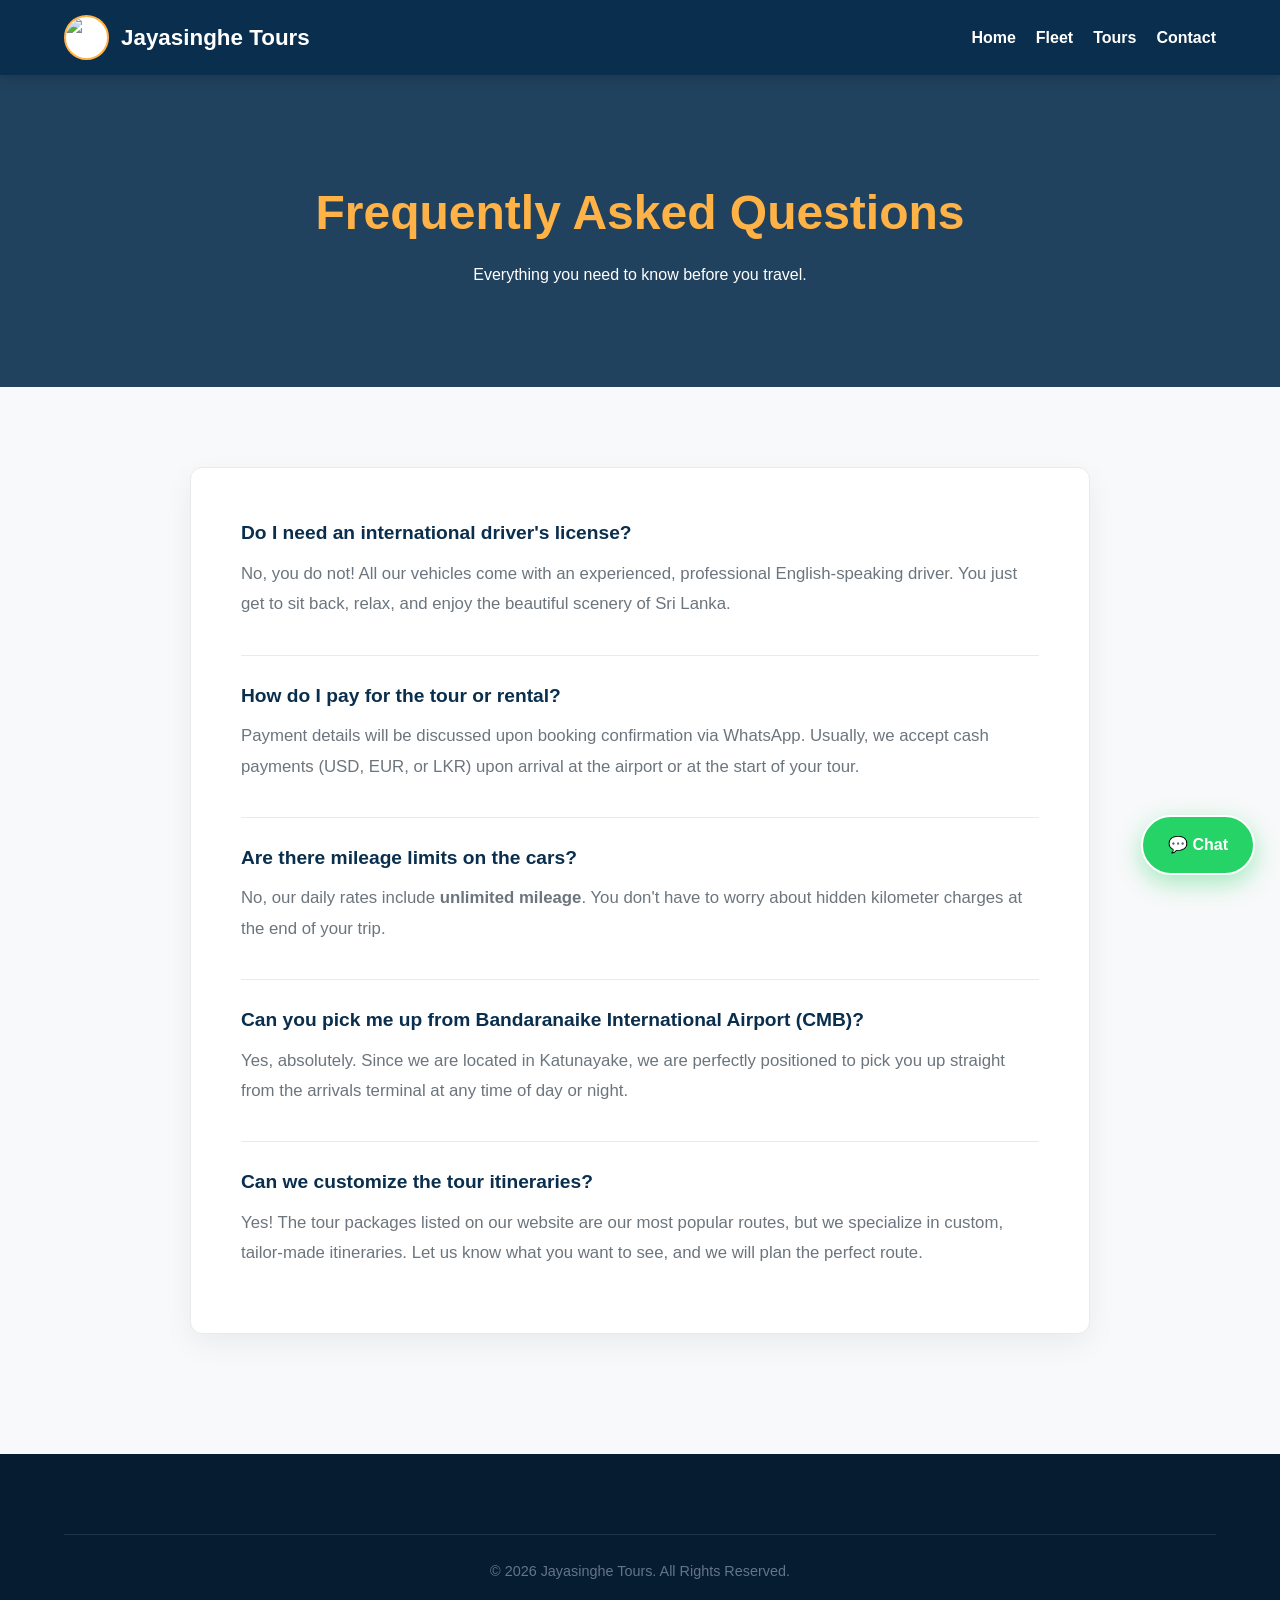
==== faq.html @ b7280034 "Create faq.html" ====
<!DOCTYPE html>
<html lang="en">
<head>
  <meta charset="UTF-8">
  <meta name="viewport" content="width=device-width, initial-scale=1.0">
  <title>FAQs | Jayasinghe Tours</title>
  <link rel="stylesheet" href="style.css">
</head>
<body>

<nav class="navbar">
  <div class="navbar-brand">
    <img src="https://jayasinghetours.github.io/logo.png" alt="Logo">
    <h2>Jayasinghe Tours</h2>
  </div>
  <div class="nav-links">
    <a href="index.html">Home</a>
    <a href="index.html#cars">Fleet</a>
    <a href="index.html#tours">Tours</a>
    <a href="#contact">Contact</a>
  </div>
</nav>

<header class="page-header">
  <h1>Frequently Asked Questions</h1>
  <p>Everything you need to know before you travel.</p>
</header>

<section class="section">
  <div class="legal-container reveal">
    
    <div class="faq-item">
      <h3>Do I need an international driver's license?</h3>
      <p>No, you do not! All our vehicles come with an experienced, professional English-speaking driver. You just get to sit back, relax, and enjoy the beautiful scenery of Sri Lanka.</p>
    </div>

    <div class="faq-item">
      <h3>How do I pay for the tour or rental?</h3>
      <p>Payment details will be discussed upon booking confirmation via WhatsApp. Usually, we accept cash payments (USD, EUR, or LKR) upon arrival at the airport or at the start of your tour.</p>
    </div>

    <div class="faq-item">
      <h3>Are there mileage limits on the cars?</h3>
      <p>No, our daily rates include <strong>unlimited mileage</strong>. You don't have to worry about hidden kilometer charges at the end of your trip.</p>
    </div>

    <div class="faq-item">
      <h3>Can you pick me up from Bandaranaike International Airport (CMB)?</h3>
      <p>Yes, absolutely. Since we are located in Katunayake, we are perfectly positioned to pick you up straight from the arrivals terminal at any time of day or night.</p>
    </div>

    <div class="faq-item">
      <h3>Can we customize the tour itineraries?</h3>
      <p>Yes! The tour packages listed on our website are our most popular routes, but we specialize in custom, tailor-made itineraries. Let us know what you want to see, and we will plan the perfect route.</p>
    </div>

  </div>
</section>

<footer class="premium-footer" id="contact">
  <div class="footer-bottom" style="justify-content: center;">
    <div class="copyright">&copy; 2026 Jayasinghe Tours. All Rights Reserved.</div>
  </div>
</footer>

<a href="https://wa.me/94787077007" class="whatsapp-float">💬 Chat</a>

<script src="script.js"></script>
</body>
</html>
---- style.css ----
/* BASE & VARIABLES */
:root {
  --primary: #0a2e4d;
  --accent: #ffb347;
  --green: #25D366;
  --bg-color: #f8f9fa;
  --text-dark: #1e2a3a;
  --text-light: #6c757d;
}

* { box-sizing: border-box; margin: 0; padding: 0; }
body { font-family: 'Segoe UI', sans-serif; background: var(--bg-color); color: var(--text-dark); line-height: 1.6; overflow-x: hidden; }
html { scroll-behavior: smooth; }

/* NAVBAR */
.navbar { background: var(--primary); padding: 15px 5%; display: flex; justify-content: space-between; align-items: center; position: sticky; top: 0; z-index: 1000; box-shadow: 0 4px 12px rgba(0,0,0,0.15); }
.navbar-brand { display: flex; align-items: center; gap: 12px; color: white; text-decoration: none; }
.navbar-brand img { width: 45px; height: 45px; border-radius: 50%; border: 2px solid var(--accent); background: white; }
.navbar-brand h2 { font-size: 1.4rem; }
.nav-links { display: flex; gap: 20px; }
.nav-links a { color: white; text-decoration: none; font-weight: 600; transition: 0.3s; }
.nav-links a:hover { color: var(--accent); }

/* HERO SLIDER */
.hero-slider { position: relative; height: 75vh; overflow: hidden; background: #000; }
.slide { position: absolute; inset: 0; opacity: 0; transition: opacity 1s ease-in-out; background-size: cover; background-position: center; display: flex; align-items: center; justify-content: center; }
.active-slide { opacity: 1; z-index: 2; }
.slide::after { content: ''; position: absolute; inset: 0; background: linear-gradient(to bottom, rgba(0,0,0,0.3), rgba(0,20,40,0.7)); }
.slide-content { text-align: center; color: white; padding: 20px; z-index: 3; max-width: 800px; }
.slide-content h1 { font-size: clamp(2.5rem, 6vw, 4.5rem); margin-bottom: 15px; font-weight: 800; }
.hero-btn { background: var(--green); color: white; padding: 14px 32px; border-radius: 50px; text-decoration: none; font-weight: 700; display: inline-block; transition: 0.3s; border: none; cursor: pointer; margin-top: 10px; width: 100%; text-align: center; box-sizing: border-box; }
.hero-btn:hover { background: #1da851; transform: translateY(-3px); }

/* DOTS */
.dots-container { position: absolute; bottom: 30px; left: 50%; transform: translateX(-50%); z-index: 5; display: flex; gap: 10px; }
.dot { width: 12px; height: 12px; background: rgba(255,255,255,0.4); border-radius: 50%; cursor: pointer; transition: 0.3s; }
.active-dot { background: var(--accent); transform: scale(1.3); }

/* SECTION GLOBAL */
.section { padding: 80px 5%; text-align: center; }
.section-header { margin-bottom: 50px; }
.section-header h2 { font-size: 2.5rem; color: var(--primary); margin-bottom: 10px; }
.section-header h2::after { content: ''; display: block; width: 60px; height: 4px; background: var(--accent); margin: 15px auto 0; border-radius: 2px; }

/* ========================================= */
/* FLEXIBLE HORIZONTAL GRID (The previous layout) */
/* ========================================= */
.cards-grid { 
  display: grid; 
  grid-template-columns: repeat(auto-fit, minmax(340px, 1fr)); /* Wraps beautifully */
  gap: 30px; 
  max-width: 1200px; 
  margin: 0 auto; 
}

.horizontal-card { 
  display: flex; 
  flex-direction: row; 
  background: white; 
  border-radius: 12px; 
  overflow: hidden; 
  box-shadow: 0 5px 20px rgba(0,0,0,0.06); 
  transition: transform 0.3s, box-shadow 0.3s; 
  cursor: pointer; 
  text-align: left; 
  border: 1px solid #eaeaea;
}

.horizontal-card:hover { 
  transform: translateY(-5px); 
  box-shadow: 0 15px 35px rgba(0,0,0,0.12); 
}

.horizontal-card img { 
  width: 45%; 
  object-fit: cover; 
  min-height: 220px;
}

.card-content { 
  width: 55%; 
  padding: 25px; 
  display: flex; 
  flex-direction: column; 
  justify-content: center;
}

.card-content h3 { font-size: 1.5rem; color: var(--primary); margin-bottom: 5px; }
.card-content .subtitle { color: var(--accent); font-weight: 600; font-size: 0.85rem; margin-bottom: 8px; text-transform: uppercase; }
.card-content .desc { color: var(--text-light); font-size: 0.9rem; margin-bottom: 12px; display: -webkit-box; -webkit-line-clamp: 2; -webkit-box-orient: vertical; overflow: hidden; }
.card-content .price { font-size: 1.2rem; font-weight: bold; color: var(--text-dark); margin-bottom: 12px; }
.view-btn { color: var(--primary); font-weight: bold; text-decoration: none; display: inline-flex; align-items: center; gap: 5px; transition: 0.2s; font-size: 0.95rem; }
.horizontal-card:hover .view-btn { color: var(--accent); gap: 10px; }

/* BOOKING FORM */
.booking-card { background: white; padding: 40px; border-radius: 12px; max-width: 700px; margin: 0 auto; box-shadow: 0 10px 30px rgba(0,0,0,0.08); text-align: left; border: 1px solid #eaeaea; }
.form-row { display: flex; gap: 15px; margin-bottom: 15px; }
input, select, optgroup { width: 100%; padding: 15px; border: 2px solid #eef2f7; border-radius: 8px; font-size: 1rem; outline: none; transition: 0.3s; font-family: inherit; }
input:focus, select:focus { border-color: var(--accent); }
.btn-submit { width: 100%; background: var(--primary); color: white; padding: 16px; border: none; border-radius: 8px; font-weight: bold; font-size: 1.1rem; cursor: pointer; transition: 0.3s; margin-top: 10px; }
.btn-submit:hover { background: #061c30; }

/* ========================================= */
/* ENTERPRISE GRADE FOOTER                   */
/* ========================================= */
.premium-footer { background: #061c30; color: #e2e8f0; padding: 80px 5% 30px; margin-top: 40px; }
.footer-grid { display: grid; grid-template-columns: 2fr 1fr 1fr 1.5fr; gap: 40px; max-width: 1200px; margin: 0 auto 50px; text-align: left; }
.footer-grid h3 { color: white; margin-bottom: 25px; font-size: 1.1rem; text-transform: uppercase; letter-spacing: 1px; }
.footer-grid p { color: #94a3b8; line-height: 1.8; font-size: 0.95rem; }
.footer-grid ul { list-style: none; padding: 0; margin: 0; }
.footer-grid ul li { margin-bottom: 15px; color: #94a3b8; font-size: 0.95rem; }
.footer-grid ul li a { color: #94a3b8; text-decoration: none; transition: 0.3s; }
.footer-grid ul li a:hover { color: var(--accent); padding-left: 5px; }
.footer-bottom { border-top: 1px solid rgba(255,255,255,0.1); padding-top: 25px; display: flex; justify-content: space-between; align-items: center; max-width: 1200px; margin: 0 auto; font-size: 0.9rem; color: #64748b; }

/* ========================================= */
/* MODALS, INNER SLIDER & BULLET POINTS      */
/* ========================================= */
.modal { display: none; position: fixed; inset: 0; background: rgba(0,20,40,0.85); z-index: 2000; padding: 20px; backdrop-filter: blur(8px); overflow-y: auto; }
.modal-content { background: white; max-width: 600px; margin: 5vh auto; padding: 30px; border-radius: 12px; position: relative; animation: modalIn 0.3s; text-align: left; }
@keyframes modalIn { from { transform: translateY(20px); opacity: 0; } to { transform: translateY(0); opacity: 1; } }

.modal-slider { position: relative; width: 100%; height: 320px; border-radius: 8px; overflow: hidden; margin-bottom: 25px; background: #ddd; }
.modal-track { display: flex; height: 100%; transition: transform 0.4s ease-in-out; }
.modal-track img { min-width: 100%; height: 100%; object-fit: cover; }
.slider-btn { position: absolute; top: 50%; transform: translateY(-50%); background: rgba(0,0,0,0.6); color: white; border: none; width: 45px; height: 45px; border-radius: 50%; font-size: 1.2rem; cursor: pointer; transition: 0.3s; z-index: 10; display: flex; align-items: center; justify-content: center; }
.slider-btn:hover { background: var(--accent); }
.slider-btn.left { left: 15px; }
.slider-btn.right { right: 15px; }

.modal-content h2 { color: var(--primary); margin-bottom: 15px; font-size: 2rem; }

/* STYLED BULLET POINTS FOR MODAL */
.modal-features { list-style: none; padding: 0; margin-bottom: 25px; }
.modal-features li { margin-bottom: 12px; font-size: 1.05rem; color: var(--text-dark); display: flex; align-items: center; gap: 10px; background: #f8f9fa; padding: 10px 15px; border-radius: 8px; border-left: 3px solid var(--accent); }

.close { position: absolute; top: 15px; right: 20px; font-size: 2.5rem; color: white; background: rgba(0,0,0,0.6); width: 40px; height: 40px; display: flex; align-items: center; justify-content: center; border-radius: 50%; cursor: pointer; z-index: 100; transition: 0.3s; line-height: 1; }
.close:hover { background: #e74c3c; }

/* WHATSAPP FLOAT */
.whatsapp-float { position: fixed; bottom: 25px; right: 25px; background: var(--green); color: white; padding: 15px 25px; border-radius: 50px; text-decoration: none; font-weight: bold; z-index: 1500; box-shadow: 0 8px 25px rgba(37,211,102,0.4); border: 2px solid white; }

/* REVEAL */
.reveal { opacity: 0; transform: translateY(40px); transition: all 0.8s ease-out; }
.reveal.active { opacity: 1; transform: translateY(0); }

/* MOBILE RESPONSIVE */
@media (max-width: 900px) {
  .horizontal-card { flex-direction: column; }
  .horizontal-card img { width: 100%; height: 250px; }
  .card-content { width: 100%; }
  .footer-grid { grid-template-columns: 1fr 1fr; }
}
@media (max-width: 600px) {
  .nav-links { display: none; } 
  .form-row { flex-direction: column; gap: 0; }
  .modal-slider { height: 250px; }
  .footer-grid { grid-template-columns: 1fr; text-align: center; }
  .footer-bottom { flex-direction: column; gap: 15px; text-align: center; }
}
/* ========================================= */
/* SUBPAGES (LEGAL & FAQ)                    */
/* ========================================= */
.page-header {
  background: linear-gradient(to bottom, rgba(10, 46, 77, 0.9), rgba(10, 46, 77, 0.9)), url('https://images.unsplash.com/photo-1533473359331-0135ef1b58bf?q=80&w=2070') center/cover;
  padding: 100px 5%;
  text-align: center;
  color: white;
}
.page-header h1 { font-size: 3rem; color: var(--accent); margin-bottom: 10px; }
.legal-container {
  max-width: 900px;
  margin: 0 auto;
  background: white;
  padding: 50px;
  border-radius: 12px;
  box-shadow: 0 10px 30px rgba(0,0,0,0.06);
  text-align: left;
  border: 1px solid #eaeaea;
}
.legal-container h2 { color: var(--primary); margin: 30px 0 15px; font-size: 1.5rem; }
.legal-container p, .legal-container ul { color: var(--text-light); margin-bottom: 15px; line-height: 1.8; font-size: 1.05rem; }
.legal-container ul { padding-left: 20px; }
.faq-item { margin-bottom: 25px; border-bottom: 1px solid #eaeaea; padding-bottom: 20px; }
.faq-item h3 { color: var(--primary); font-size: 1.2rem; margin-bottom: 10px; }
.faq-item:last-child { border-bottom: none; margin-bottom: 0; padding-bottom: 0; }
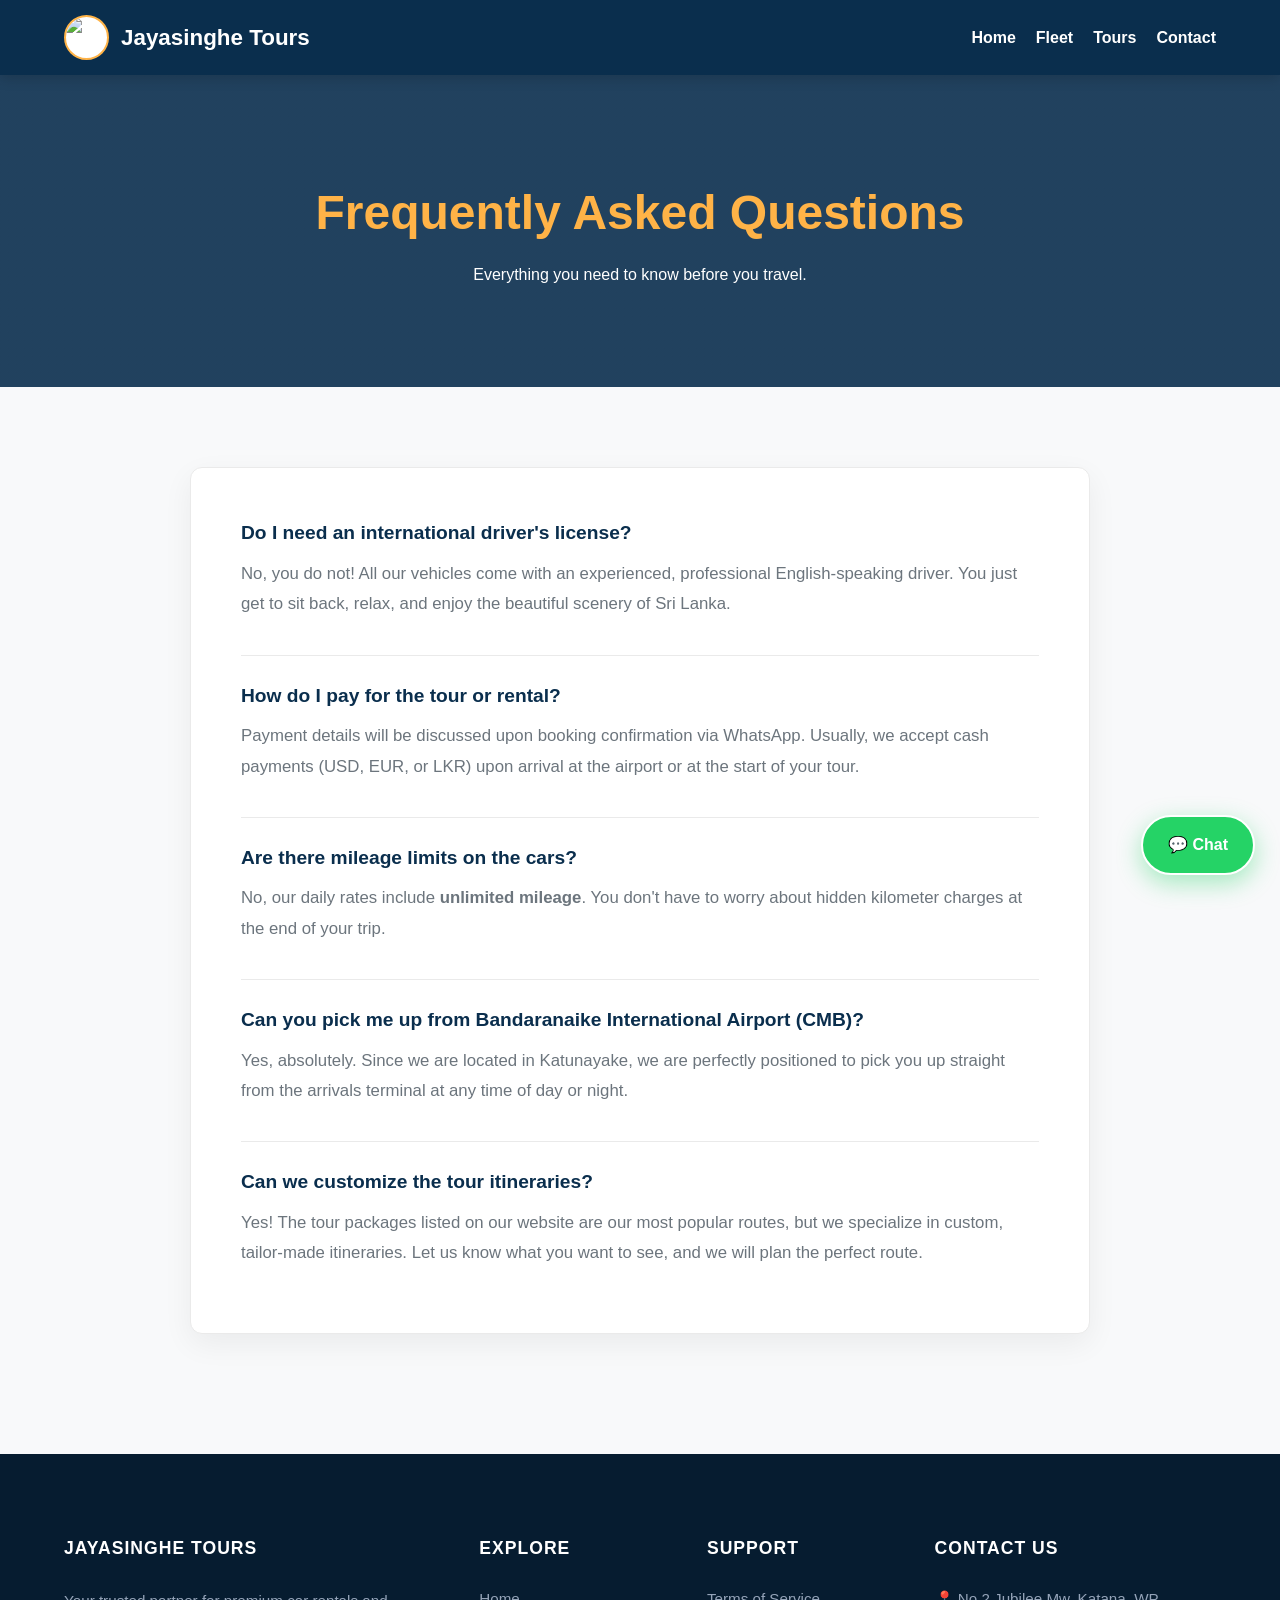
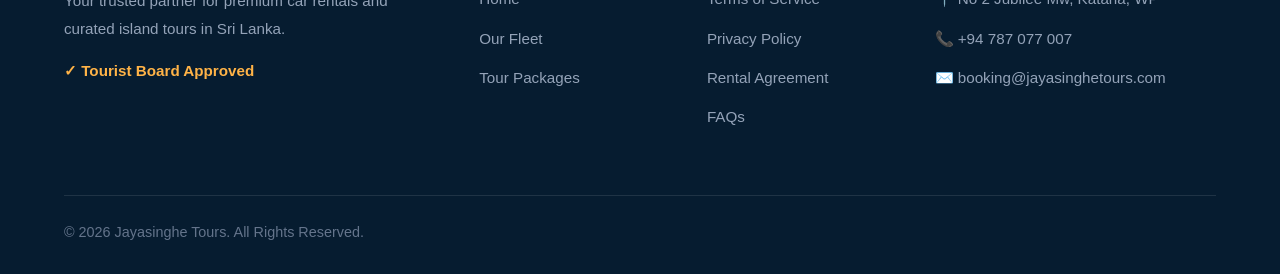
==== commit c2375b60: "Update faq.html" ====
--- a/faq.html
+++ b/faq.html
@@ -58,7 +58,39 @@
 </section>
 
 <footer class="premium-footer" id="contact">
-  <div class="footer-bottom" style="justify-content: center;">
+  <div class="footer-grid">
+    <div class="footer-brand">
+      <h3>Jayasinghe Tours</h3>
+      <p>Your trusted partner for premium car rentals and curated island tours in Sri Lanka.</p>
+      <p style="margin-top: 15px; font-weight: bold; color: #ffb347;">✓ Tourist Board Approved</p>
+    </div>
+    <div class="footer-links">
+      <h3>Explore</h3>
+      <ul>
+        <li><a href="index.html">Home</a></li>
+        <li><a href="index.html#cars">Our Fleet</a></li>
+        <li><a href="index.html#tours">Tour Packages</a></li>
+      </ul>
+    </div>
+    <div class="footer-links">
+      <h3>Support</h3>
+      <ul>
+        <li><a href="terms.html">Terms of Service</a></li>
+        <li><a href="privacy.html">Privacy Policy</a></li>
+        <li><a href="rental-agreement.html">Rental Agreement</a></li>
+        <li><a href="faq.html">FAQs</a></li>
+      </ul>
+    </div>
+    <div class="footer-contact">
+      <h3>Contact Us</h3>
+      <ul>
+        <li>📍 No 2 Jubilee Mw, Katana, WP</li>
+        <li>📞 +94 787 077 007</li>
+        <li>✉️ booking@jayasinghetours.com</li>
+      </ul>
+    </div>
+  </div>
+  <div class="footer-bottom">
     <div class="copyright">&copy; 2026 Jayasinghe Tours. All Rights Reserved.</div>
   </div>
 </footer>
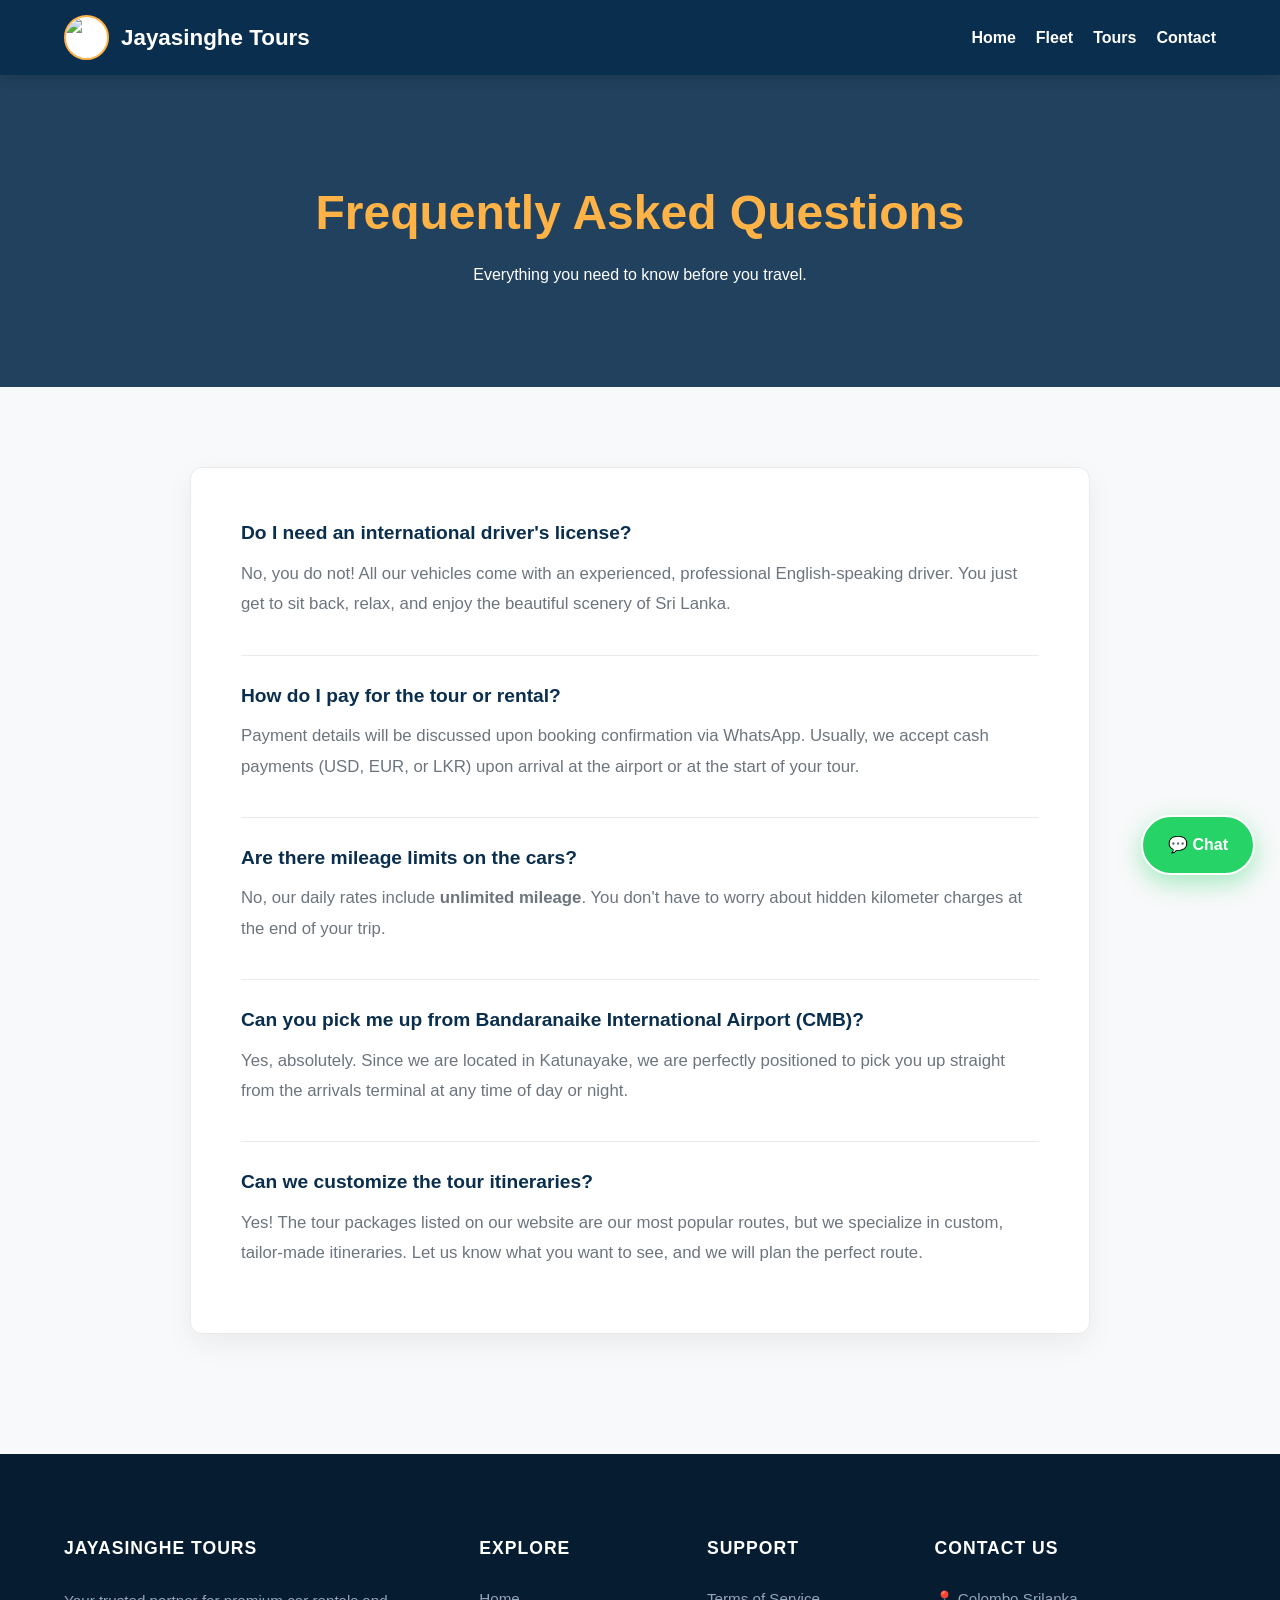
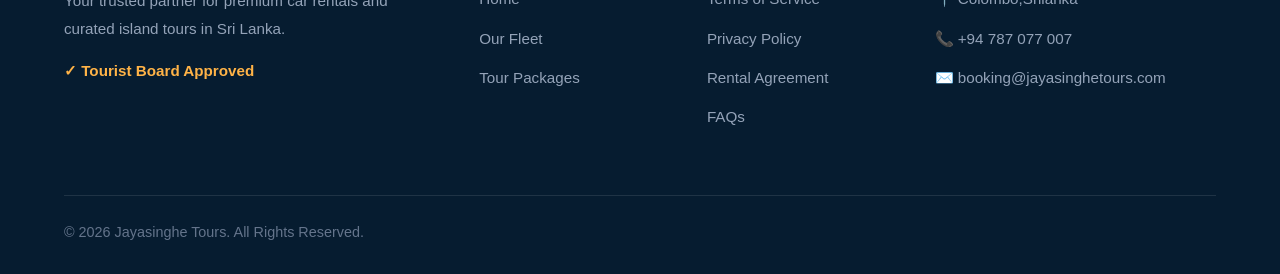
==== commit f5e70923: "Update contact address in FAQ section" ====
--- a/faq.html
+++ b/faq.html
@@ -84,7 +84,7 @@
     <div class="footer-contact">
       <h3>Contact Us</h3>
       <ul>
-        <li>📍 No 2 Jubilee Mw, Katana, WP</li>
+        <li>📍 Colombo,Srilanka</li>
         <li>📞 +94 787 077 007</li>
         <li>✉️ booking@jayasinghetours.com</li>
       </ul>
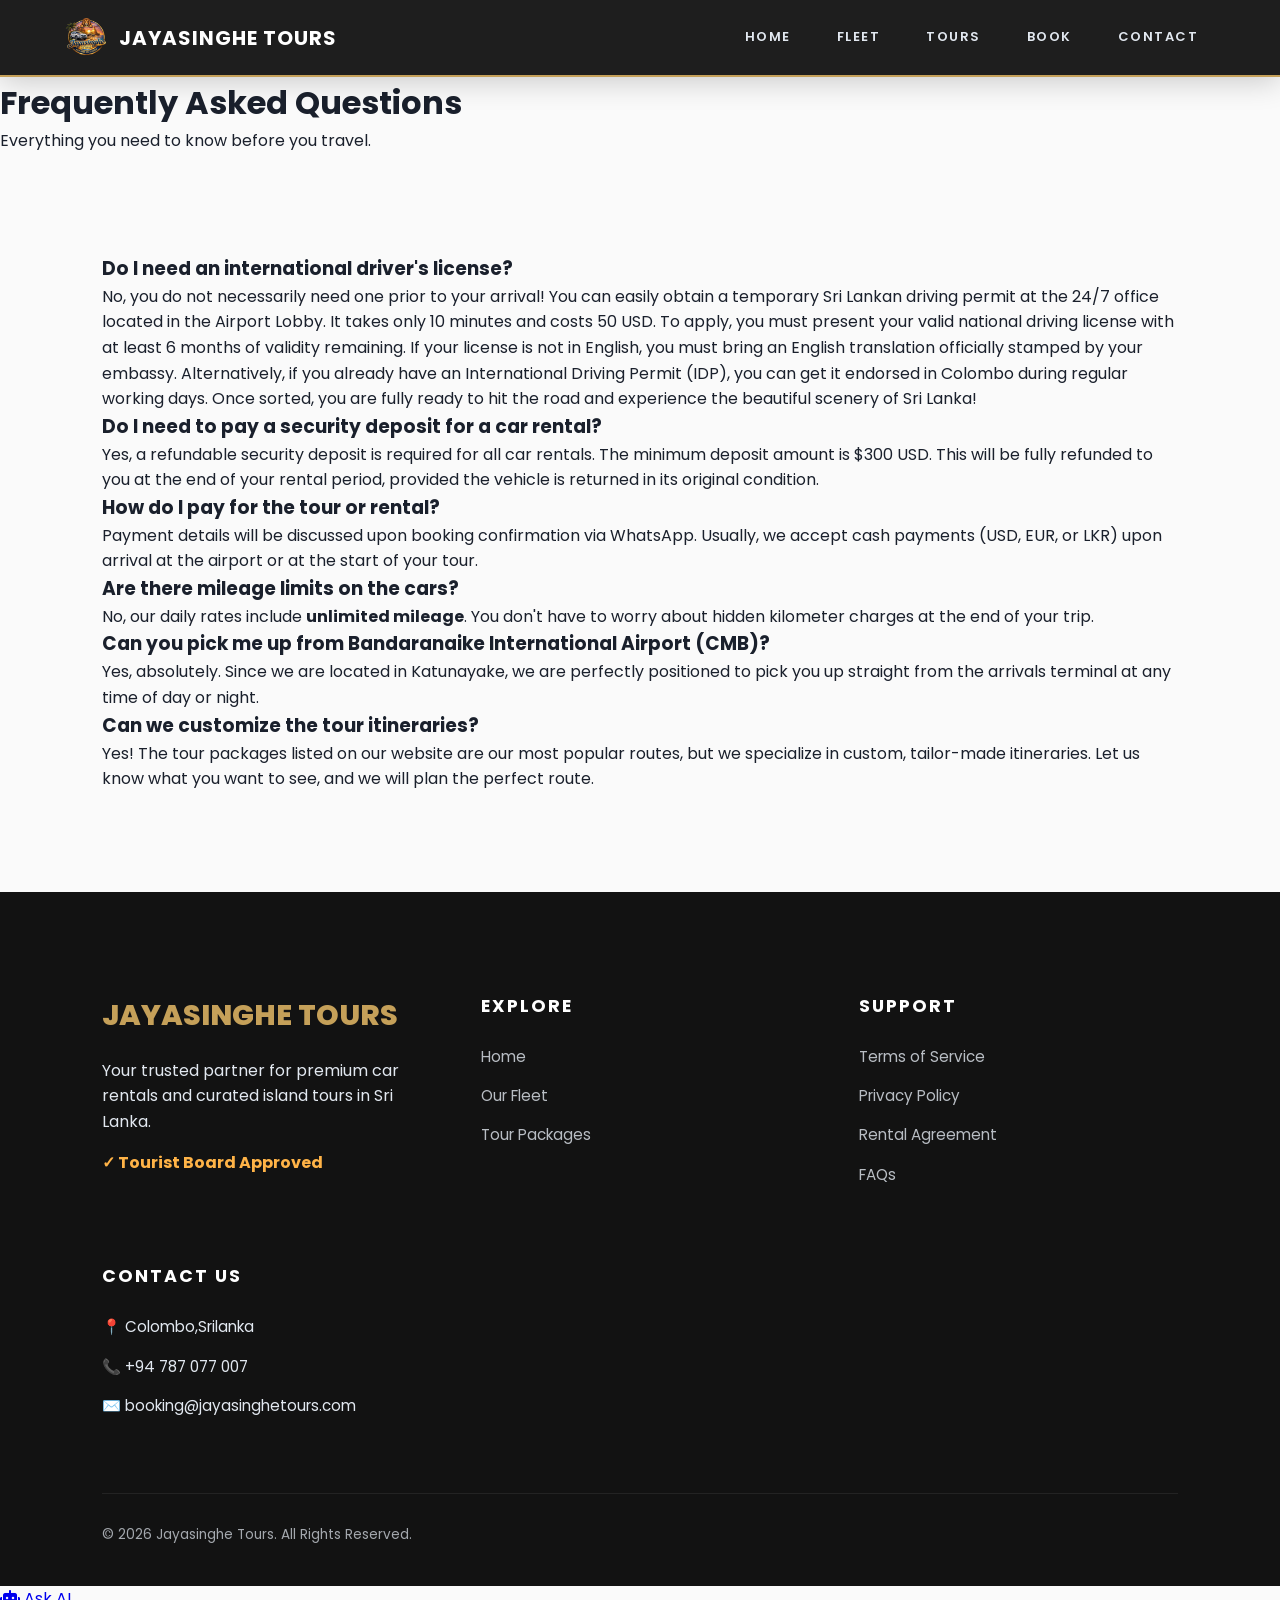
==== commit 62ae3759: "Update faq.html" ====
--- a/faq.html
+++ b/faq.html
@@ -1,102 +1,136 @@
 <!DOCTYPE html>
 <html lang="en">
+
 <head>
   <meta charset="UTF-8">
   <meta name="viewport" content="width=device-width, initial-scale=1.0">
   <title>FAQs | Jayasinghe Tours</title>
+  <meta name="description"
+    content="Frequently asked questions about Jayasinghe Tours car rentals, day tours, and Sri Lanka travel packages.">
   <link rel="stylesheet" href="style.css">
+  <link rel="preconnect" href="https://fonts.googleapis.com">
+  <link rel="preconnect" href="https://fonts.gstatic.com" crossorigin>
+  <link href="https://fonts.googleapis.com/css2?family=Poppins:wght@300;400;600;700&display=swap" rel="stylesheet">
+  <link rel="icon" type="image/png" href="images/fav.png">
+  <link rel="stylesheet" href="https://cdnjs.cloudflare.com/ajax/libs/font-awesome/6.4.0/css/all.min.css">
 </head>
+
 <body>
 
-<nav class="navbar">
-  <div class="navbar-brand">
-    <img src="https://jayasinghetours.github.io/logo.png" alt="Logo">
-    <h2>Jayasinghe Tours</h2>
-  </div>
-  <div class="nav-links">
-    <a href="index.html">Home</a>
-    <a href="index.html#cars">Fleet</a>
-    <a href="index.html#tours">Tours</a>
-    <a href="#contact">Contact</a>
-  </div>
-</nav>
+  <nav class="navbar">
+    <a href="index.html" class="navbar-brand" style="text-decoration:none;">
+      <img src="images/logo.png" alt="Jayasinghe Tours Logo">
+      <h2>Jayasinghe Tours</h2>
+    </a>
+    <button class="hamburger" id="hamburger" aria-label="Toggle Navigation Menu">
+      <span></span>
+      <span></span>
+      <span></span>
+    </button>
+    <div class="nav-links" id="nav-links">
+      <a href="index.html">Home</a>
+      <a href="index.html#cars">Fleet</a>
+      <a href="index.html#tours">Tours</a>
+      <a href="index.html#booking">Book</a>
+      <a href="index.html#contact">Contact</a>
+    </div>
+  </nav>
 
-<header class="page-header">
-  <h1>Frequently Asked Questions</h1>
-  <p>Everything you need to know before you travel.</p>
-</header>
+  <header class="page-header">
+    <h1>Frequently Asked Questions</h1>
+    <p>Everything you need to know before you travel.</p>
+  </header>
 
-<section class="section">
-  <div class="legal-container reveal">
-    
-    <div class="faq-item">
-      <h3>Do I need an international driver's license?</h3>
-      <p>No, you do not! All our vehicles come with an experienced, professional English-speaking driver. You just get to sit back, relax, and enjoy the beautiful scenery of Sri Lanka.</p>
+  <section class="section">
+    <div class="legal-container reveal">
+
+      <div class="faq-item">
+        <h3>Do I need an international driver's license?</h3>
+        <p>No, you do not necessarily need one prior to your arrival! You can easily obtain a temporary Sri Lankan
+          driving permit at the 24/7 office located in the Airport Lobby. It takes only 10 minutes and costs 50 USD. To
+          apply, you must present your valid national driving license with at least 6 months of validity remaining. If
+          your license is not in English, you must bring an English translation officially stamped by your embassy.
+          Alternatively, if you already have an International Driving Permit (IDP), you can get it endorsed in Colombo
+          during regular working days. Once sorted, you are fully ready to hit the road and experience the beautiful
+          scenery of Sri Lanka!</p>
+      </div>
+
+      <div class="faq-item">
+        <h3>Do I need to pay a security deposit for a car rental?</h3>
+        <p>Yes, a refundable security deposit is required for all car rentals. The minimum deposit amount is $300 USD. This will be fully refunded to you at the end of your rental period, provided the vehicle is returned in its original condition.</p>
+      </div>
+
+      <div class="faq-item">
+        <h3>How do I pay for the tour or rental?</h3>
+        <p>Payment details will be discussed upon booking confirmation via WhatsApp. Usually, we accept cash payments
+          (USD, EUR, or LKR) upon arrival at the airport or at the start of your tour.</p>
+      </div>
+
+      <div class="faq-item">
+        <h3>Are there mileage limits on the cars?</h3>
+        <p>No, our daily rates include <strong>unlimited mileage</strong>. You don't have to worry about hidden
+          kilometer charges at the end of your trip.</p>
+      </div>
+
+      <div class="faq-item">
+        <h3>Can you pick me up from Bandaranaike International Airport (CMB)?</h3>
+        <p>Yes, absolutely. Since we are located in Katunayake, we are perfectly positioned to pick you up straight from
+          the arrivals terminal at any time of day or night.</p>
+      </div>
+
+      <div class="faq-item">
+        <h3>Can we customize the tour itineraries?</h3>
+        <p>Yes! The tour packages listed on our website are our most popular routes, but we specialize in custom,
+          tailor-made itineraries. Let us know what you want to see, and we will plan the perfect route.</p>
+      </div>
+
     </div>
+  </section>
 
-    <div class="faq-item">
-      <h3>How do I pay for the tour or rental?</h3>
-      <p>Payment details will be discussed upon booking confirmation via WhatsApp. Usually, we accept cash payments (USD, EUR, or LKR) upon arrival at the airport or at the start of your tour.</p>
+  <footer class="premium-footer" id="contact">
+    <div class="footer-grid">
+      <div class="footer-brand">
+        <h3>Jayasinghe Tours</h3>
+        <p>Your trusted partner for premium car rentals and curated island tours in Sri Lanka.</p>
+        <p style="margin-top: 15px; font-weight: bold; color: #ffb347;">✓ Tourist Board Approved</p>
+      </div>
+      <div class="footer-links">
+        <h3>Explore</h3>
+        <ul>
+          <li><a href="index.html">Home</a></li>
+          <li><a href="index.html#cars">Our Fleet</a></li>
+          <li><a href="index.html#tours">Tour Packages</a></li>
+        </ul>
+      </div>
+      <div class="footer-links">
+        <h3>Support</h3>
+        <ul>
+          <li><a href="terms.html">Terms of Service</a></li>
+          <li><a href="privacy.html">Privacy Policy</a></li>
+          <li><a href="rental-agreement.html">Rental Agreement</a></li>
+          <li><a href="faq.html">FAQs</a></li>
+        </ul>
+      </div>
+      <div class="footer-contact">
+        <h3>Contact Us</h3>
+        <ul>
+          <li>📍 Colombo,Srilanka</li>
+          <li>📞 +94 787 077 007</li>
+          <li>✉️ booking@jayasinghetours.com</li>
+        </ul>
+      </div>
     </div>
+    <div class="footer-bottom">
+      <div class="copyright">&copy; 2026 Jayasinghe Tours. All Rights Reserved.</div>
+    </div>
+  </footer>
 
-    <div class="faq-item">
-      <h3>Are there mileage limits on the cars?</h3>
-      <p>No, our daily rates include <strong>unlimited mileage</strong>. You don't have to worry about hidden kilometer charges at the end of your trip.</p>
-    </div>
+  <script src="script.js"></script>
+  <!-- Floating AI Assistant Button -->
+  <a href="ai-assistant.html" class="floating-ai-btn" aria-label="Open AI Assistant">
+    <i class="fas fa-robot"></i>
+    <span class="ai-tooltip">Ask AI</span>
+  </a>
+</body>
 
-    <div class="faq-item">
-      <h3>Can you pick me up from Bandaranaike International Airport (CMB)?</h3>
-      <p>Yes, absolutely. Since we are located in Katunayake, we are perfectly positioned to pick you up straight from the arrivals terminal at any time of day or night.</p>
-    </div>
-
-    <div class="faq-item">
-      <h3>Can we customize the tour itineraries?</h3>
-      <p>Yes! The tour packages listed on our website are our most popular routes, but we specialize in custom, tailor-made itineraries. Let us know what you want to see, and we will plan the perfect route.</p>
-    </div>
-
-  </div>
-</section>
-
-<footer class="premium-footer" id="contact">
-  <div class="footer-grid">
-    <div class="footer-brand">
-      <h3>Jayasinghe Tours</h3>
-      <p>Your trusted partner for premium car rentals and curated island tours in Sri Lanka.</p>
-      <p style="margin-top: 15px; font-weight: bold; color: #ffb347;">✓ Tourist Board Approved</p>
-    </div>
-    <div class="footer-links">
-      <h3>Explore</h3>
-      <ul>
-        <li><a href="index.html">Home</a></li>
-        <li><a href="index.html#cars">Our Fleet</a></li>
-        <li><a href="index.html#tours">Tour Packages</a></li>
-      </ul>
-    </div>
-    <div class="footer-links">
-      <h3>Support</h3>
-      <ul>
-        <li><a href="terms.html">Terms of Service</a></li>
-        <li><a href="privacy.html">Privacy Policy</a></li>
-        <li><a href="rental-agreement.html">Rental Agreement</a></li>
-        <li><a href="faq.html">FAQs</a></li>
-      </ul>
-    </div>
-    <div class="footer-contact">
-      <h3>Contact Us</h3>
-      <ul>
-        <li>📍 Colombo,Srilanka</li>
-        <li>📞 +94 787 077 007</li>
-        <li>✉️ booking@jayasinghetours.com</li>
-      </ul>
-    </div>
-  </div>
-  <div class="footer-bottom">
-    <div class="copyright">&copy; 2026 Jayasinghe Tours. All Rights Reserved.</div>
-  </div>
-</footer>
-
-<a href="https://wa.me/94787077007" class="whatsapp-float">💬 Chat</a>
-
-<script src="script.js"></script>
-</body>
 </html>
--- a/style.css
+++ b/style.css
@@ -1,186 +1,1391 @@
-/* BASE & VARIABLES */
 :root {
-  --primary: #0a2e4d;
-  --accent: #ffb347;
-  --green: #25D366;
-  --bg-color: #f8f9fa;
-  --text-dark: #1e2a3a;
-  --text-light: #6c757d;
-}
-
-* { box-sizing: border-box; margin: 0; padding: 0; }
-body { font-family: 'Segoe UI', sans-serif; background: var(--bg-color); color: var(--text-dark); line-height: 1.6; overflow-x: hidden; }
-html { scroll-behavior: smooth; }
-
-/* NAVBAR */
-.navbar { background: var(--primary); padding: 15px 5%; display: flex; justify-content: space-between; align-items: center; position: sticky; top: 0; z-index: 1000; box-shadow: 0 4px 12px rgba(0,0,0,0.15); }
-.navbar-brand { display: flex; align-items: center; gap: 12px; color: white; text-decoration: none; }
-.navbar-brand img { width: 45px; height: 45px; border-radius: 50%; border: 2px solid var(--accent); background: white; }
-.navbar-brand h2 { font-size: 1.4rem; }
-.nav-links { display: flex; gap: 20px; }
-.nav-links a { color: white; text-decoration: none; font-weight: 600; transition: 0.3s; }
-.nav-links a:hover { color: var(--accent); }
-
-/* HERO SLIDER */
-.hero-slider { position: relative; height: 75vh; overflow: hidden; background: #000; }
-.slide { position: absolute; inset: 0; opacity: 0; transition: opacity 1s ease-in-out; background-size: cover; background-position: center; display: flex; align-items: center; justify-content: center; }
-.active-slide { opacity: 1; z-index: 2; }
-.slide::after { content: ''; position: absolute; inset: 0; background: linear-gradient(to bottom, rgba(0,0,0,0.3), rgba(0,20,40,0.7)); }
-.slide-content { text-align: center; color: white; padding: 20px; z-index: 3; max-width: 800px; }
-.slide-content h1 { font-size: clamp(2.5rem, 6vw, 4.5rem); margin-bottom: 15px; font-weight: 800; }
-.hero-btn { background: var(--green); color: white; padding: 14px 32px; border-radius: 50px; text-decoration: none; font-weight: 700; display: inline-block; transition: 0.3s; border: none; cursor: pointer; margin-top: 10px; width: 100%; text-align: center; box-sizing: border-box; }
-.hero-btn:hover { background: #1da851; transform: translateY(-3px); }
-
-/* DOTS */
-.dots-container { position: absolute; bottom: 30px; left: 50%; transform: translateX(-50%); z-index: 5; display: flex; gap: 10px; }
-.dot { width: 12px; height: 12px; background: rgba(255,255,255,0.4); border-radius: 50%; cursor: pointer; transition: 0.3s; }
-.active-dot { background: var(--accent); transform: scale(1.3); }
-
-/* SECTION GLOBAL */
-.section { padding: 80px 5%; text-align: center; }
-.section-header { margin-bottom: 50px; }
-.section-header h2 { font-size: 2.5rem; color: var(--primary); margin-bottom: 10px; }
-.section-header h2::after { content: ''; display: block; width: 60px; height: 4px; background: var(--accent); margin: 15px auto 0; border-radius: 2px; }
-
-/* ========================================= */
-/* FLEXIBLE HORIZONTAL GRID (The previous layout) */
-/* ========================================= */
-.cards-grid { 
-  display: grid; 
-  grid-template-columns: repeat(auto-fit, minmax(340px, 1fr)); /* Wraps beautifully */
-  gap: 30px; 
-  max-width: 1200px; 
-  margin: 0 auto; 
-}
-
-.horizontal-card { 
-  display: flex; 
-  flex-direction: row; 
-  background: white; 
-  border-radius: 12px; 
-  overflow: hidden; 
-  box-shadow: 0 5px 20px rgba(0,0,0,0.06); 
-  transition: transform 0.3s, box-shadow 0.3s; 
-  cursor: pointer; 
-  text-align: left; 
-  border: 1px solid #eaeaea;
-}
-
-.horizontal-card:hover { 
-  transform: translateY(-5px); 
-  box-shadow: 0 15px 35px rgba(0,0,0,0.12); 
-}
-
-.horizontal-card img { 
-  width: 45%; 
-  object-fit: cover; 
-  min-height: 220px;
-}
-
-.card-content { 
-  width: 55%; 
-  padding: 25px; 
-  display: flex; 
-  flex-direction: column; 
-  justify-content: center;
-}
-
-.card-content h3 { font-size: 1.5rem; color: var(--primary); margin-bottom: 5px; }
-.card-content .subtitle { color: var(--accent); font-weight: 600; font-size: 0.85rem; margin-bottom: 8px; text-transform: uppercase; }
-.card-content .desc { color: var(--text-light); font-size: 0.9rem; margin-bottom: 12px; display: -webkit-box; -webkit-line-clamp: 2; -webkit-box-orient: vertical; overflow: hidden; }
-.card-content .price { font-size: 1.2rem; font-weight: bold; color: var(--text-dark); margin-bottom: 12px; }
-.view-btn { color: var(--primary); font-weight: bold; text-decoration: none; display: inline-flex; align-items: center; gap: 5px; transition: 0.2s; font-size: 0.95rem; }
-.horizontal-card:hover .view-btn { color: var(--accent); gap: 10px; }
-
-/* BOOKING FORM */
-.booking-card { background: white; padding: 40px; border-radius: 12px; max-width: 700px; margin: 0 auto; box-shadow: 0 10px 30px rgba(0,0,0,0.08); text-align: left; border: 1px solid #eaeaea; }
-.form-row { display: flex; gap: 15px; margin-bottom: 15px; }
-input, select, optgroup { width: 100%; padding: 15px; border: 2px solid #eef2f7; border-radius: 8px; font-size: 1rem; outline: none; transition: 0.3s; font-family: inherit; }
-input:focus, select:focus { border-color: var(--accent); }
-.btn-submit { width: 100%; background: var(--primary); color: white; padding: 16px; border: none; border-radius: 8px; font-weight: bold; font-size: 1.1rem; cursor: pointer; transition: 0.3s; margin-top: 10px; }
-.btn-submit:hover { background: #061c30; }
-
-/* ========================================= */
-/* ENTERPRISE GRADE FOOTER                   */
-/* ========================================= */
-.premium-footer { background: #061c30; color: #e2e8f0; padding: 80px 5% 30px; margin-top: 40px; }
-.footer-grid { display: grid; grid-template-columns: 2fr 1fr 1fr 1.5fr; gap: 40px; max-width: 1200px; margin: 0 auto 50px; text-align: left; }
-.footer-grid h3 { color: white; margin-bottom: 25px; font-size: 1.1rem; text-transform: uppercase; letter-spacing: 1px; }
-.footer-grid p { color: #94a3b8; line-height: 1.8; font-size: 0.95rem; }
-.footer-grid ul { list-style: none; padding: 0; margin: 0; }
-.footer-grid ul li { margin-bottom: 15px; color: #94a3b8; font-size: 0.95rem; }
-.footer-grid ul li a { color: #94a3b8; text-decoration: none; transition: 0.3s; }
-.footer-grid ul li a:hover { color: var(--accent); padding-left: 5px; }
-.footer-bottom { border-top: 1px solid rgba(255,255,255,0.1); padding-top: 25px; display: flex; justify-content: space-between; align-items: center; max-width: 1200px; margin: 0 auto; font-size: 0.9rem; color: #64748b; }
-
-/* ========================================= */
-/* MODALS, INNER SLIDER & BULLET POINTS      */
-/* ========================================= */
-.modal { display: none; position: fixed; inset: 0; background: rgba(0,20,40,0.85); z-index: 2000; padding: 20px; backdrop-filter: blur(8px); overflow-y: auto; }
-.modal-content { background: white; max-width: 600px; margin: 5vh auto; padding: 30px; border-radius: 12px; position: relative; animation: modalIn 0.3s; text-align: left; }
-@keyframes modalIn { from { transform: translateY(20px); opacity: 0; } to { transform: translateY(0); opacity: 1; } }
-
-.modal-slider { position: relative; width: 100%; height: 320px; border-radius: 8px; overflow: hidden; margin-bottom: 25px; background: #ddd; }
-.modal-track { display: flex; height: 100%; transition: transform 0.4s ease-in-out; }
-.modal-track img { min-width: 100%; height: 100%; object-fit: cover; }
-.slider-btn { position: absolute; top: 50%; transform: translateY(-50%); background: rgba(0,0,0,0.6); color: white; border: none; width: 45px; height: 45px; border-radius: 50%; font-size: 1.2rem; cursor: pointer; transition: 0.3s; z-index: 10; display: flex; align-items: center; justify-content: center; }
-.slider-btn:hover { background: var(--accent); }
-.slider-btn.left { left: 15px; }
-.slider-btn.right { right: 15px; }
-
-.modal-content h2 { color: var(--primary); margin-bottom: 15px; font-size: 2rem; }
-
-/* STYLED BULLET POINTS FOR MODAL */
-.modal-features { list-style: none; padding: 0; margin-bottom: 25px; }
-.modal-features li { margin-bottom: 12px; font-size: 1.05rem; color: var(--text-dark); display: flex; align-items: center; gap: 10px; background: #f8f9fa; padding: 10px 15px; border-radius: 8px; border-left: 3px solid var(--accent); }
-
-.close { position: absolute; top: 15px; right: 20px; font-size: 2.5rem; color: white; background: rgba(0,0,0,0.6); width: 40px; height: 40px; display: flex; align-items: center; justify-content: center; border-radius: 50%; cursor: pointer; z-index: 100; transition: 0.3s; line-height: 1; }
-.close:hover { background: #e74c3c; }
-
-/* WHATSAPP FLOAT */
-.whatsapp-float { position: fixed; bottom: 25px; right: 25px; background: var(--green); color: white; padding: 15px 25px; border-radius: 50px; text-decoration: none; font-weight: bold; z-index: 1500; box-shadow: 0 8px 25px rgba(37,211,102,0.4); border: 2px solid white; }
-
-/* REVEAL */
-.reveal { opacity: 0; transform: translateY(40px); transition: all 0.8s ease-out; }
-.reveal.active { opacity: 1; transform: translateY(0); }
-
-/* MOBILE RESPONSIVE */
-@media (max-width: 900px) {
-  .horizontal-card { flex-direction: column; }
-  .horizontal-card img { width: 100%; height: 250px; }
-  .card-content { width: 100%; }
-  .footer-grid { grid-template-columns: 1fr 1fr; }
-}
-@media (max-width: 600px) {
-  .nav-links { display: none; } 
-  .form-row { flex-direction: column; gap: 0; }
-  .modal-slider { height: 250px; }
-  .footer-grid { grid-template-columns: 1fr; text-align: center; }
-  .footer-bottom { flex-direction: column; gap: 15px; text-align: center; }
-}
-/* ========================================= */
-/* SUBPAGES (LEGAL & FAQ)                    */
-/* ========================================= */
-.page-header {
-  background: linear-gradient(to bottom, rgba(10, 46, 77, 0.9), rgba(10, 46, 77, 0.9)), url('https://images.unsplash.com/photo-1533473359331-0135ef1b58bf?q=80&w=2070') center/cover;
-  padding: 100px 5%;
-  text-align: center;
-  color: white;
-}
-.page-header h1 { font-size: 3rem; color: var(--accent); margin-bottom: 10px; }
-.legal-container {
-  max-width: 900px;
-  margin: 0 auto;
-  background: white;
-  padding: 50px;
-  border-radius: 12px;
-  box-shadow: 0 10px 30px rgba(0,0,0,0.06);
-  text-align: left;
-  border: 1px solid #eaeaea;
-}
-.legal-container h2 { color: var(--primary); margin: 30px 0 15px; font-size: 1.5rem; }
-.legal-container p, .legal-container ul { color: var(--text-light); margin-bottom: 15px; line-height: 1.8; font-size: 1.05rem; }
-.legal-container ul { padding-left: 20px; }
-.faq-item { margin-bottom: 25px; border-bottom: 1px solid #eaeaea; padding-bottom: 20px; }
-.faq-item h3 { color: var(--primary); font-size: 1.2rem; margin-bottom: 10px; }
-.faq-item:last-child { border-bottom: none; margin-bottom: 0; padding-bottom: 0; }
+    --primary-gold: #C5A059;
+    --primary-dark: #121212;
+    --secondary-dark: #1E1E1E;
+    --accent-gold: #E5C27C;
+    --text-main: #1A202C;
+    --text-muted: #4A5568;
+    --text-light: #E2E8F0;
+    --white: #FFFFFF;
+    --glass: rgba(255, 255, 255, 0.05);
+    --glass-border: rgba(255, 255, 255, 0.1);
+    --shadow-soft: 0 10px 30px rgba(0, 0, 0, 0.08);
+    --shadow-gold: 0 10px 25px rgba(197, 160, 89, 0.3);
+}
+
+* {
+    box-sizing: border-box;
+    margin: 0;
+    padding: 0;
+    font-family: 'Poppins', sans-serif;
+}
+
+html {
+    scroll-behavior: smooth;
+}
+
+body {
+    background: #fafafa;
+    color: var(--text-main);
+    line-height: 1.6;
+    -webkit-overflow-scrolling: touch;
+}
+
+/* SEO Helper */
+.sr-only {
+    position: absolute;
+    width: 1px;
+    height: 1px;
+    padding: 0;
+    margin: -1px;
+    overflow: hidden;
+    clip: rect(0, 0, 0, 0);
+    border: 0;
+}
+
+/* ========================================= */
+/* 2. PRELOADER                              */
+/* ========================================= */
+#preloader {
+    position: fixed;
+    top: 0;
+    left: 0;
+    width: 100%;
+    height: 100%;
+    background: #ffffff;
+    display: flex;
+    justify-content: center;
+    align-items: center;
+    z-index: 9999;
+    transition: opacity 0.5s ease;
+    pointer-events: none;
+}
+
+.spinner {
+    width: 50px;
+    height: 50px;
+    border: 5px solid #f3f3f3;
+    border-top: 5px solid #ffb347;
+    border-radius: 50%;
+    animation: spin 1s linear infinite;
+    margin: 0 auto;
+}
+
+.welcome-text {
+    color: #1a202c;
+    font-size: 24px;
+    margin-top: 20px;
+    animation: pulse 1.5s infinite;
+    text-align: center;
+    font-weight: 600;
+}
+
+@keyframes spin {
+    0% {
+        transform: rotate(0deg);
+    }
+
+    100% {
+        transform: rotate(360deg);
+    }
+}
+
+@keyframes pulse {
+    0% {
+        opacity: 0.6;
+    }
+
+    50% {
+        opacity: 1;
+    }
+
+    100% {
+        opacity: 0.6;
+    }
+}
+
+/* ========================================= */
+/* 3. PREMIUM NAVBAR                         */
+/* ========================================= */
+.navbar {
+    display: flex;
+    justify-content: space-between;
+    align-items: center;
+    background: rgba(18, 18, 18, 0.95);
+    -webkit-backdrop-filter: blur(15px);
+    backdrop-filter: blur(15px);
+    box-shadow: 0 4px 30px rgba(0, 0, 0, 0.2);
+    padding: 15px 5%;
+    border-bottom: 2px solid var(--primary-gold);
+    position: -webkit-sticky;
+    position: sticky;
+    top: 0;
+    z-index: 1000;
+}
+
+.navbar-brand {
+    display: flex;
+    align-items: center;
+    gap: 10px;
+    text-decoration: none;
+}
+
+.navbar-brand img {
+    height: 45px;
+}
+
+.navbar-brand h2 {
+    font-size: 20px;
+    color: #ffffff;
+    letter-spacing: 1px;
+    text-transform: uppercase;
+}
+
+.nav-links {
+    display: flex;
+    align-items: center;
+}
+
+.nav-links a {
+    color: var(--text-light);
+    font-weight: 600;
+    text-transform: uppercase;
+    font-size: 13px;
+    letter-spacing: 1.5px;
+    padding: 8px 18px;
+    border-radius: 4px;
+    text-decoration: none;
+    margin-left: 10px;
+    transition: all 0.4s cubic-bezier(0.4, 0, 0.2, 1);
+    position: relative;
+}
+
+.nav-links a::after {
+    content: '';
+    position: absolute;
+    bottom: 0;
+    left: 50%;
+    width: 0;
+    height: 2px;
+    background: var(--primary-gold);
+    transition: 0.3s;
+    transform: translateX(-50%);
+}
+
+.nav-links a:hover {
+    color: var(--primary-gold);
+}
+
+.nav-links a:hover::after {
+    width: 40%;
+}
+
+.hamburger {
+    display: none;
+    cursor: pointer;
+    border: none;
+    background: transparent;
+    padding: 5px;
+    outline: none;
+}
+
+.hamburger span {
+    display: block;
+    width: 25px;
+    height: 3px;
+    background: #ffffff;
+    margin: 5px 0;
+    transition: 0.4s ease;
+    transform-origin: 1px;
+}
+
+.hamburger.active span:nth-child(1) {
+    transform: rotate(45deg);
+}
+
+.hamburger.active span:nth-child(2) {
+    opacity: 0;
+}
+
+.hamburger.active span:nth-child(3) {
+    transform: rotate(-45deg);
+}
+
+/* ========================================= */
+/* 4. HERO SLIDER                             */
+/* ========================================= */
+
+.hero-slider {
+    width: 100%;
+    position: relative;
+    overflow: hidden;
+    background: #0a0a0a;
+    /* Fixed Ratio 2.6:1 matches the panoramic banners perfectly */
+    aspect-ratio: 2.6 / 1;
+}
+
+.slide {
+    position: absolute;
+    inset: 0;
+    width: 100%;
+    height: 100%;
+    opacity: 0;
+    transition: opacity 1.5s ease-in-out;
+    pointer-events: none;
+    z-index: 0;
+}
+
+.active-slide {
+    opacity: 1;
+    z-index: 1;
+    pointer-events: auto;
+}
+
+.slide-bg-img {
+    position: absolute;
+    inset: 0;
+    width: 100%;
+    height: 100%;
+    /* Covers the container perfectly without cropping the sides of the 2.6:1 banners */
+    object-fit: cover;
+    object-position: center center;
+    display: block;
+    transform-origin: center center;
+    will-change: transform;
+}
+
+.active-slide .slide-bg-img {
+    animation: kenBurns 20s ease-in-out infinite alternate;
+}
+
+@keyframes kenBurns {
+    from { transform: scale(1);    }
+    to   { transform: scale(1.06); }
+}
+
+.slide-overlay {
+    position: absolute;
+    inset: 0;
+    /* Subtle darken at bottom to make button stand out */
+    background: linear-gradient(
+        to bottom,
+        rgba(0, 0, 0, 0.05) 0%,
+        rgba(0, 0, 0, 0.45) 100%
+    );
+    z-index: 1;
+}
+
+/* Repositioned Call to Action Button */
+.slide-cta {
+    position: absolute;
+    bottom: 12%; 
+    left: 50%;
+    transform: translateX(-50%);
+    z-index: 5;
+    width: 100%;
+    text-align: center;
+}
+
+.dots-container {
+    position: absolute;
+    bottom: 25px;
+    left: 0;
+    width: 100%;
+    text-align: center;
+    z-index: 10;
+}
+
+
+.dot {
+    display: inline-block;
+    width: 8px;
+    height: 8px;
+    margin: 0 8px;
+    background: rgba(255, 255, 255, 0.3);
+    border-radius: 50%;
+    cursor: pointer;
+    transition: 0.4s ease;
+    border: 1px solid rgba(255, 255, 255, 0.5);
+}
+
+.active-dot {
+    background: var(--primary-gold);
+    border-color: var(--primary-gold);
+    transform: scale(1.5);
+}
+
+.hero-btn,
+.btn-submit {
+    display: inline-flex;
+    align-items: center;
+    gap: 10px;
+    padding: 18px 40px;
+    border-radius: 4px;
+    font-weight: 700;
+    text-decoration: none;
+    cursor: pointer;
+    background: linear-gradient(135deg, var(--primary-gold) 0%, var(--accent-gold) 100%);
+    box-shadow: var(--shadow-gold);
+    border: none;
+    color: #121212;
+    transition: all 0.4s cubic-bezier(0.175, 0.885, 0.32, 1.275);
+    text-transform: uppercase;
+    letter-spacing: 1px;
+    font-size: 14px;
+}
+
+.hero-btn:hover,
+.btn-submit:hover {
+    transform: translateY(-5px);
+    box-shadow: 0 15px 35px rgba(197, 160, 89, 0.5);
+}
+
+/* ========================================= */
+/* 5. SECTIONS & CARDS                       */
+/* ========================================= */
+.section {
+    padding: 100px 8%;
+}
+
+.section-header {
+    text-align: center;
+    margin-bottom: 60px;
+    max-width: 800px;
+    margin-left: auto;
+    margin-right: auto;
+}
+
+.section-header h2 {
+    font-size: 3rem;
+    color: var(--primary-dark);
+    margin-bottom: 15px;
+    font-weight: 800;
+    text-transform: uppercase;
+    letter-spacing: -0.5px;
+}
+
+.section-header p {
+    color: var(--text-muted);
+    font-size: 1.2rem;
+    font-weight: 400;
+}
+
+.cards-grid {
+    display: grid;
+    grid-template-columns: repeat(auto-fit, minmax(320px, 1fr));
+    gap: 40px;
+}
+
+.horizontal-card {
+    background: var(--white);
+    border-radius: 4px;
+    overflow: hidden;
+    cursor: pointer;
+    border: 1px solid rgba(0, 0, 0, 0.05);
+    box-shadow: var(--shadow-soft);
+    transition: all 0.5s cubic-bezier(0.23, 1, 0.32, 1);
+    position: relative;
+}
+
+.horizontal-card::after {
+    content: '';
+    position: absolute;
+    bottom: 0;
+    left: 0;
+    width: 100%;
+    height: 3px;
+    background: var(--primary-gold);
+    transform: scaleX(0);
+    transition: 0.4s cubic-bezier(0.165, 0.84, 0.44, 1);
+    transform-origin: left;
+    z-index: 5; /* Ensure it stays on top of .card-content */
+}
+
+.horizontal-card:hover {
+    transform: translateY(-15px);
+    box-shadow: 0 20px 40px rgba(0, 0, 0, 0.12);
+}
+
+.horizontal-card:hover::after {
+    transform: scaleX(1);
+}
+
+.horizontal-card img {
+    width: 100%;
+    height: 250px;
+    object-fit: cover;
+    transition: 0.6s;
+}
+
+.horizontal-card:hover img {
+    transform: scale(1.1);
+}
+
+.card-content {
+    padding: 30px;
+    position: relative;
+    background: var(--white);
+    z-index: 2;
+}
+
+.card-content h3 {
+    font-size: 1.5rem;
+    color: var(--primary-dark);
+    margin-bottom: 8px;
+    font-weight: 700;
+}
+
+.subtitle {
+    color: var(--primary-gold);
+    font-size: 0.85rem;
+    margin-bottom: 15px;
+    font-weight: 700;
+    text-transform: uppercase;
+    letter-spacing: 1px;
+}
+
+.desc {
+    color: var(--text-muted);
+    font-size: 0.95rem;
+    line-height: 1.7;
+}
+
+.price {
+    color: var(--primary-dark);
+    font-weight: 800;
+    font-size: 1.4rem;
+    margin: 20px 0;
+    display: flex;
+    align-items: center;
+    gap: 5px;
+}
+
+.price::before {
+    content: 'Starts';
+    font-size: 0.7rem;
+    font-weight: 600;
+    text-transform: uppercase;
+    color: var(--text-muted);
+}
+
+.view-btn {
+    display: inline-block;
+    color: var(--primary-dark);
+    font-weight: 700;
+    font-size: 0.85rem;
+    text-transform: uppercase;
+    letter-spacing: 1px;
+    border-bottom: 2px solid var(--primary-gold);
+    padding-bottom: 2px;
+}
+
+/* ========================================= */
+/* 6. BOOKING FORM                           */
+/* ========================================= */
+.booking-card {
+    background: var(--white);
+    padding: 50px;
+    border-radius: 4px;
+    box-shadow: var(--shadow-soft);
+    max-width: 800px;
+    margin: 0 auto;
+    border: 1px solid rgba(0, 0, 0, 0.05);
+}
+
+.form-row {
+    display: grid;
+    grid-template-columns: 1fr 1fr;
+    gap: 20px;
+    margin-bottom: 20px;
+}
+
+input,
+select,
+textarea {
+    width: 100%;
+    padding: 16px;
+    border: 1px solid #e2e8f0;
+    border-radius: 4px;
+    font-size: 15px;
+    outline: none;
+    transition: 0.3s;
+    background: #fafafa;
+}
+
+input:focus,
+select:focus,
+textarea:focus {
+    border-color: var(--primary-gold);
+    box-shadow: 0 0 0 3px rgba(197, 160, 89, 0.1);
+    background: var(--white);
+}
+
+.btn-submit {
+    width: 100%;
+    margin-top: 10px;
+    font-size: 16px;
+    justify-content: center;
+}
+
+.booking-btn-row {
+    display: flex;
+    gap: 20px;
+    margin-top: 30px;
+    flex-wrap: wrap;
+}
+
+.booking-action-btn {
+    flex: 1 1 0;
+    min-width: 180px;
+    display: flex;
+    align-items: center;
+    justify-content: center;
+    gap: 12px;
+    padding: 18px 25px;
+    border-radius: 4px;
+    font-size: 14px;
+    font-weight: 700;
+    text-decoration: none;
+    cursor: pointer;
+    border: none;
+    transition: all 0.4s cubic-bezier(0.165, 0.84, 0.44, 1);
+    letter-spacing: 1px;
+    text-transform: uppercase;
+}
+
+.email-btn {
+    background: var(--primary-dark);
+    color: var(--white);
+}
+
+.email-btn:hover {
+    background: #000;
+    transform: translateY(-3px);
+    box-shadow: 0 10px 20px rgba(0, 0, 0, 0.15);
+}
+
+.whatsapp-btn {
+    background: #25D366;
+    color: #fff;
+}
+
+.whatsapp-btn:hover {
+    background: #128C4A;
+    transform: translateY(-3px);
+    box-shadow: 0 10px 20px rgba(37, 211, 102, 0.2);
+}
+
+/* ========================================= */
+/* 7. FOOTER                                 */
+/* ========================================= */
+.premium-footer {
+    background: var(--primary-dark);
+    color: var(--text-light);
+    padding: 100px 8% 40px;
+}
+
+.footer-grid {
+    display: grid;
+    grid-template-columns: repeat(auto-fit, minmax(250px, 1fr));
+    gap: 60px;
+    margin-bottom: 60px;
+}
+
+.footer-brand h3 {
+    color: var(--primary-gold);
+    font-size: 1.8rem;
+    margin-bottom: 20px;
+    font-weight: 800;
+    text-transform: uppercase;
+}
+
+.footer-links h3,
+.footer-contact h3 {
+    color: var(--white);
+    margin-bottom: 25px;
+    font-size: 1.1rem;
+    text-transform: uppercase;
+    letter-spacing: 2px;
+}
+
+.footer-links ul,
+.footer-contact ul {
+    list-style: none;
+}
+
+.footer-links li,
+.footer-contact li {
+    margin-bottom: 15px;
+    font-size: 0.95rem;
+}
+
+.footer-links a,
+.footer-contact a {
+    color: var(--text-light);
+    text-decoration: none;
+    transition: 0.3s;
+    opacity: 0.8;
+}
+
+.footer-links a:hover,
+.footer-contact a:hover {
+    color: var(--primary-gold);
+    padding-left: 8px;
+    opacity: 1;
+}
+
+.footer-contact a:hover {
+    padding-left: 0;
+}
+
+.footer-bottom {
+    border-top: 1px solid rgba(255, 255, 255, 0.1);
+    padding-top: 30px;
+    display: flex;
+    justify-content: space-between;
+    align-items: center;
+    flex-wrap: wrap;
+    font-size: 0.85rem;
+    opacity: 0.7;
+}
+
+/* ========================================= */
+/* 8. MODALS                                 */
+/* ========================================= */
+.modal {
+    display: none;
+    position: fixed;
+    z-index: 2000;
+    top: 0;
+    left: 0;
+    width: 100%;
+    height: 100%;
+    background: rgba(10, 10, 10, 0.95);
+    overflow-y: auto;
+    -webkit-overflow-scrolling: touch;
+    -webkit-backdrop-filter: blur(10px);
+    backdrop-filter: blur(10px);
+}
+
+.modal-content {
+    background: var(--white);
+    margin: 3% auto;
+    padding: 40px;
+    width: 90%;
+    max-width: 850px;
+    border-radius: 4px;
+    position: relative;
+    box-shadow: 0 50px 100px rgba(0, 0, 0, 0.5);
+    border: 1px solid rgba(255, 255, 255, 0.1);
+}
+
+.close {
+    position: absolute;
+    right: 25px;
+    top: 15px;
+    font-size: 30px;
+    font-weight: 300;
+    cursor: pointer;
+    z-index: 100;
+    color: var(--text-muted);
+    transition: 0.3s;
+}
+
+.close:hover {
+    color: var(--primary-gold);
+    transform: rotate(90deg);
+}
+
+.modal-slider {
+    position: relative;
+    overflow: hidden;
+    margin-bottom: 30px;
+    border-radius: 2px;
+    background: #000;
+}
+
+.modal-track {
+    display: flex;
+    transition: transform 0.6s cubic-bezier(0.23, 1, 0.32, 1);
+}
+
+.modal-track img {
+    width: 100%;
+    flex-shrink: 0;
+    object-fit: cover;
+    max-height: 500px;
+}
+
+.slider-btn {
+    position: absolute;
+    top: 50%;
+    transform: translateY(-50%);
+    background: rgba(255, 255, 255, 0.1);
+    color: white;
+    width: 50px;
+    height: 50px;
+    cursor: pointer;
+    font-size: 18px;
+    border-radius: 50%;
+    border: 1px solid rgba(255, 255, 255, 0.2);
+    z-index: 10;
+    transition: 0.3s;
+    backdrop-filter: blur(5px);
+}
+
+.slider-btn.left {
+    left: 20px;
+}
+
+.slider-btn.right {
+    right: 20px;
+}
+
+.slider-btn:hover {
+    background: var(--primary-gold);
+    color: #121212;
+    border-color: var(--primary-gold);
+}
+
+.modal h2 {
+    font-size: 2.2rem;
+    color: var(--primary-dark);
+    margin-bottom: 20px;
+    font-weight: 800;
+    text-transform: uppercase;
+}
+
+.modal-features {
+    list-style: none;
+    margin: 25px 0 35px 0;
+    display: grid;
+    grid-template-columns: 1fr 1fr;
+    gap: 15px;
+}
+
+.modal-features li {
+    font-size: 0.95rem;
+    color: var(--text-muted);
+    display: flex;
+    align-items: center;
+    gap: 12px;
+}
+
+.modal-features li i {
+    color: var(--primary-gold);
+    font-size: 1.1rem;
+}
+
+/* ========================================= */
+/* 9. FEATURES (TRUST SECTION)               */
+/* ========================================= */
+.features-grid {
+    display: grid;
+    grid-template-columns: repeat(auto-fit, minmax(280px, 1fr));
+    gap: 30px;
+    margin-top: 50px;
+}
+
+.feature-item {
+    padding: 40px;
+    background: var(--white);
+    border: 1px solid rgba(0, 0, 0, 0.05);
+    text-align: center;
+    transition: all 0.4s cubic-bezier(0.165, 0.84, 0.44, 1);
+    position: relative;
+    overflow: hidden;
+}
+
+.feature-item::after {
+    content: '';
+    position: absolute;
+    bottom: 0;
+    left: 0;
+    width: 100%;
+    height: 3px;
+    background: var(--primary-gold);
+    transform: scaleX(0);
+    transition: 0.4s cubic-bezier(0.165, 0.84, 0.44, 1);
+    transform-origin: left;
+    z-index: 5;
+}
+
+.feature-item:hover {
+    transform: translateY(-15px);
+    border-color: var(--primary-gold);
+    box-shadow: var(--shadow-soft);
+}
+
+.feature-item:hover::after {
+    transform: scaleX(1);
+}
+
+.feature-item i {
+    font-size: 2.5rem;
+    color: var(--primary-gold);
+    margin-bottom: 20px;
+}
+
+.feature-item h3 {
+    font-size: 1.2rem;
+    margin-bottom: 12px;
+    font-weight: 700;
+    text-transform: uppercase;
+}
+
+.feature-item p {
+    font-size: 0.95rem;
+    color: var(--text-muted);
+}
+
+/* ========================================= */
+/* 10. CUSTOM CHAT WIDGET                    */
+/* ========================================= */
+
+@keyframes pulseRing {
+    0% { box-shadow: 0 0 0 0 rgba(37, 211, 102, 0.6); }
+    70% { box-shadow: 0 0 0 20px rgba(37, 211, 102, 0); }
+    100% { box-shadow: 0 0 0 0 rgba(37, 211, 102, 0); }
+}
+
+.chat-widget-container {
+    position: fixed;
+    bottom: 25px;
+    right: 25px;
+    width: 60px;
+    height: 60px;
+    background: linear-gradient(135deg, #25d366 0%, #128c7e 100%);
+    border-radius: 50%;
+    box-shadow: 0 10px 25px rgba(37, 211, 102, 0.4);
+    z-index: 1000;
+    transition: 0.4s cubic-bezier(0.25, 0.8, 0.25, 1);
+    display: flex;
+    flex-direction: column;
+    overflow: hidden;
+    animation: pulseRing 2.5s infinite;
+}
+
+.chat-widget-container.open {
+    width: 350px;
+    height: 480px;
+    max-height: 80vh;
+    border-radius: 12px;
+    background: #fff;
+    box-shadow: 0 15px 40px rgba(0, 0, 0, 0.2);
+    animation: none;
+}
+
+.chat-widget-header {
+    background: #128c7e;
+    color: #fff;
+    padding: 15px 20px;
+    display: flex;
+    justify-content: space-between;
+    align-items: center;
+    cursor: pointer;
+    min-height: 60px;
+    border-radius: 50%;
+    transition: border-radius 0.3s;
+    position: relative;
+}
+
+.chat-widget-container.open .chat-widget-header {
+    border-radius: 12px 12px 0 0;
+}
+
+.chat-header-info {
+    display: flex;
+    align-items: center;
+    gap: 12px;
+    opacity: 0;
+    pointer-events: none;
+    transition: 0.3s;
+}
+
+.chat-widget-container.open .chat-header-info {
+    opacity: 1;
+    pointer-events: auto;
+}
+
+.chat-avatar img {
+    width: 38px;
+    height: 38px;
+    border-radius: 50%;
+    object-fit: cover;
+    background: #fff;
+    padding: 2px;
+}
+
+.chat-title h4 {
+    font-size: 15px;
+    margin: 0;
+    font-weight: 600;
+}
+
+.chat-title p {
+    font-size: 11px;
+    margin: 0;
+    opacity: 0.9;
+    display: flex;
+    align-items: center;
+    gap: 4px;
+}
+
+.green-dot {
+    width: 8px;
+    height: 8px;
+    background: #4ade80;
+    border-radius: 50%;
+    display: inline-block;
+}
+
+.open-chat-icon {
+    position: absolute;
+    top: 50%;
+    left: 50%;
+    transform: translate(-50%, -50%);
+    font-size: 32px;
+    transition: 0.3s;
+}
+
+.chat-widget-container.open .open-chat-icon {
+    opacity: 0;
+    pointer-events: none;
+    transform: translate(-50%, -50%) scale(0.5);
+}
+
+.close-chat-icon {
+    font-size: 18px;
+    opacity: 0;
+    pointer-events: none;
+    transition: 0.3s;
+}
+
+.chat-widget-container.open .close-chat-icon {
+    opacity: 1;
+    pointer-events: auto;
+}
+
+.chat-widget-body {
+    flex: 1;
+    background: #e5ddd5;
+    background-image: url('data:image/svg+xml,%3Csvg width="60" height="60" viewBox="0 0 60 60" xmlns="http://www.w3.org/2000/svg"%3E%3Cg fill="none" fill-rule="evenodd"%3E%3Cg fill="%23dcd2c6" fill-opacity="0.4"%3E%3Cpath d="M36 34v-4h-2v4h-4v2h4v4h2v-4h4v-2h-4zm0-30V0h-2v4h-4v2h4v4h2V6h4V4h-4zM6 34v-4H4v4H0v2h4v4h2v-4h4v-2H6zM6 4V0H4v4H0v2h4v4h2V6h4V4H6z"/%3E%3C/g%3E%3C/g%3E%3C/svg%3E');
+    padding: 20px;
+    overflow-y: auto;
+    display: flex;
+    flex-direction: column;
+    gap: 10px;
+    opacity: 0;
+    transition: 0.3s;
+}
+
+.chat-widget-container.open .chat-widget-body {
+    opacity: 1;
+}
+
+.chat-message {
+    max-width: 85%;
+    display: flex;
+    gap: 10px;
+    animation: fadeInChat 0.5s ease-out;
+}
+
+@keyframes fadeInChat {
+    from { opacity: 0; transform: translateY(10px); }
+    to { opacity: 1; transform: translateY(0); }
+}
+
+.bot-message .message-content {
+    background: #fff;
+    color: #333;
+    padding: 12px 15px;
+    border-radius: 0 12px 12px 12px;
+    font-size: 13px;
+    line-height: 1.5;
+    box-shadow: 0 1px 2px rgba(0,0,0,0.1);
+}
+
+.bot-message .message-content p {
+    margin-bottom: 8px;
+}
+.bot-message .message-content p:last-child {
+    margin-bottom: 0;
+}
+
+.user-message {
+    align-self: flex-end;
+}
+
+.user-message .message-content {
+    background: #dcf8c6;
+    color: #333;
+    padding: 12px 15px;
+    border-radius: 12px 0 12px 12px;
+    font-size: 13px;
+    line-height: 1.5;
+    box-shadow: 0 1px 2px rgba(0,0,0,0.1);
+}
+
+.chat-time {
+    font-size: 11px;
+    color: #888;
+    text-align: center;
+    margin-top: 5px;
+    margin-bottom: 5px;
+}
+
+.chat-widget-input-area {
+    padding: 12px 15px;
+    background: #f0f0f0;
+    display: flex;
+    gap: 10px;
+    align-items: center;
+    opacity: 0;
+    transition: 0.3s;
+}
+
+.chat-widget-container.open .chat-widget-input-area {
+    opacity: 1;
+}
+
+#chat-user-input {
+    flex: 1;
+    border: none;
+    padding: 12px 15px;
+    border-radius: 20px;
+    background: #fff;
+    font-size: 14px;
+    outline: none;
+    box-shadow: inset 0 1px 3px rgba(0,0,0,0.1);
+    color: var(--text-main);
+}
+
+#chat-user-input:focus {
+    box-shadow: inset 0 1px 3px rgba(0,0,0,0.2);
+}
+
+.chat-send-btn {
+    background: #128c7e;
+    color: #fff;
+    border: none;
+    width: 42px;
+    height: 42px;
+    border-radius: 50%;
+    display: flex;
+    align-items: center;
+    justify-content: center;
+    cursor: pointer;
+    transition: 0.2s;
+    font-size: 16px;
+}
+
+.chat-send-btn:hover {
+    background: #075e54;
+    transform: scale(1.05);
+}
+
+/* Quick Reply Buttons */
+.chat-quick-replies {
+    display: flex;
+    flex-wrap: wrap;
+    gap: 8px;
+    margin-top: 5px;
+    padding-left: 2px;
+    animation: fadeInChat 0.5s ease-out 0.6s both;
+}
+
+.quick-reply-btn {
+    background: #fff;
+    color: #128c7e;
+    border: 1px solid #128c7e;
+    padding: 8px 14px;
+    border-radius: 20px;
+    font-size: 12px;
+    font-weight: 600;
+    cursor: pointer;
+    transition: all 0.2s ease;
+    outline: none;
+    box-shadow: 0 1px 3px rgba(0,0,0,0.05);
+}
+
+.quick-reply-btn:hover {
+    background: #128c7e;
+    color: #fff;
+    transform: translateY(-2px);
+    box-shadow: 0 3px 6px rgba(18, 140, 126, 0.2);
+}
+
+/* Typing Indicator */
+.typing-indicator {
+    display: inline-flex;
+    align-items: center;
+    gap: 4px;
+    padding: 12px 15px;
+    background: #fff;
+    border-radius: 0 12px 12px 12px;
+    box-shadow: 0 1px 2px rgba(0,0,0,0.1);
+    animation: fadeInChat 0.3s ease-out;
+}
+
+.typing-dot {
+    width: 6px;
+    height: 6px;
+    background: #bbb;
+    border-radius: 50%;
+    animation: typing 1.4s infinite ease-in-out both;
+}
+
+.typing-dot:nth-child(1) { animation-delay: -0.32s; }
+.typing-dot:nth-child(2) { animation-delay: -0.16s; }
+.typing-dot:nth-child(3) { animation-delay: 0s; }
+
+@keyframes typing {
+    0%, 80%, 100% { transform: scale(0); }
+    40% { transform: scale(1); }
+}
+
+/* ========================================= */
+/* 11. HELPERS & ANIMATIONS                  */
+/* ========================================= */
+
+a,
+button {
+    -webkit-tap-highlight-color: transparent;
+}
+
+.reveal {
+    opacity: 0;
+    transform: translateY(40px);
+    transition: 1s cubic-bezier(0.5, 0, 0, 1);
+}
+
+.reveal.active {
+    opacity: 1;
+    transform: translateY(0);
+}
+
+/* ========================================= */
+/* 11. MEDIA QUERIES                          */
+/* ========================================= */
+
+@media screen and (max-width: 768px) {
+
+    .hero-slider {
+        /* Maintain the 2.6:1 ratio on mobile to keep the whole banner visible */
+        aspect-ratio: 2.6 / 1;
+        height: auto;
+    }
+
+    .slide-cta {
+        bottom: 12%;
+    }
+
+    .hero-btn {
+        padding: 10px 18px;
+        font-size: 11px;
+    }
+
+    .dots-container {
+        bottom: 8px;
+    }
+
+    /* ── Navbar Mobile Overlay ── */
+    .hamburger {
+        display: block;
+        z-index: 1001;
+    }
+
+    .nav-links {
+        display: none;
+        position: fixed;
+        top: 0;
+        left: 0;
+        width: 100%;
+        height: 100vh;
+        background: rgba(18, 18, 18, 0.98);
+        flex-direction: column;
+        justify-content: center;
+        align-items: center;
+        z-index: 999;
+    }
+
+    .nav-links.active {
+        display: flex;
+    }
+
+    .nav-links a {
+        margin: 15px 0;
+        font-size: 1.4rem;
+        color: var(--white);
+    }
+
+    /* ── Cards — touch-optimized, no hover lift ── */
+    .cards-grid {
+        display: flex;
+        flex-direction: column;
+        gap: 20px;
+        padding: 0 5px;
+    }
+
+    .horizontal-card {
+        height: auto;
+        border-radius: 16px;
+        box-shadow: 0 8px 24px rgba(0, 0, 0, 0.08);
+        margin-bottom: 0;
+        /* Disable desktop hover lift on touch */
+        transform: none !important;
+    }
+
+    /* Card tap feedback instead of hover lift */
+    .horizontal-card:active {
+        transform: scale(0.98) !important;
+        box-shadow: 0 4px 12px rgba(0, 0, 0, 0.12);
+    }
+
+    /* Gold underline still animates on tap ─ keep it */
+    .horizontal-card img {
+        width: 100%;
+        height: 210px;
+        border-radius: 16px 16px 0 0;
+        object-fit: cover;
+        /* Disable desktop image zoom on hover */
+        transform: none !important;
+    }
+
+    .card-content {
+        padding: 22px 18px;
+    }
+
+    .card-content h3 {
+        font-size: 1.3rem;
+        margin-bottom: 6px;
+    }
+
+    /* ── General Layout ── */
+    .section {
+        padding: 55px 5%;
+    }
+
+    .section-header {
+        margin-bottom: 35px;
+    }
+
+    .section-header h2 {
+        font-size: 1.8rem;
+    }
+
+    .features-grid {
+        grid-template-columns: 1fr;
+        gap: 18px;
+    }
+
+    .feature-item {
+        padding: 28px 20px;
+        transform: none !important;  /* disable hover lift on mobile */
+    }
+
+    .feature-item::after {
+        display: none; /* remove gold line on mobile to keep it simple */
+    }
+
+    /* ── Booking Card ── */
+    .booking-card {
+        padding: 30px 18px;
+        width: 100%;
+        border-radius: 12px;
+    }
+
+    .form-row {
+        grid-template-columns: 1fr;
+        gap: 12px;
+    }
+
+    input,
+    select,
+    textarea {
+        font-size: 16px;  /* prevents iOS zoom */
+        padding: 14px 16px;
+    }
+
+    .booking-btn-row {
+        flex-direction: column;
+        gap: 12px;
+    }
+
+    /* ── Modals ── */
+    .modal-content {
+        width: 94%;
+        padding: 22px 16px;
+        margin: 4vh auto;
+    }
+
+    .modal-features {
+        grid-template-columns: 1fr;
+        gap: 10px;
+    }
+
+    /* ── Footer ── */
+    .footer-grid {
+        gap: 35px;
+    }
+
+    .premium-footer {
+        padding: 60px 6% 40px;
+    }
+}
+
+/* ── Small Phones (≤480px) ── */
+@media screen and (max-width: 480px) {
+
+    .slide-content h1 {
+        font-size: 1.4rem;
+    }
+
+    .slide-content p {
+        font-size: 0.85rem;
+    }
+
+    .hero-btn {
+        padding: 11px 18px;
+        font-size: 12px;
+    }
+
+    .section-header h2 {
+        font-size: 1.55rem;
+    }
+
+    .horizontal-card img {
+        height: 185px;
+    }
+
+    .navbar-brand h2 {
+        font-size: 16px;
+    }
+}
+
+/* ── Very Small Phones (≤375px) ── */
+@media screen and (max-width: 375px) {
+
+    .hero-slider {
+        /* On very small phones, banner starts to get too thin at 2.6:1.
+           Allow a slightly "taller" box and use object-fit: contain to ensure full image visibility. */
+        aspect-ratio: 2.2 / 1; 
+    }
+
+    .slide-bg-img {
+        object-fit: contain;
+    }
+
+    .slide-cta {
+        bottom: 8%;
+    }
+
+    .hero-btn {
+        padding: 8px 12px;
+        font-size: 10px;
+    }
+
+    .navbar-brand h2 {
+        font-size: 14px;
+    }
+}
